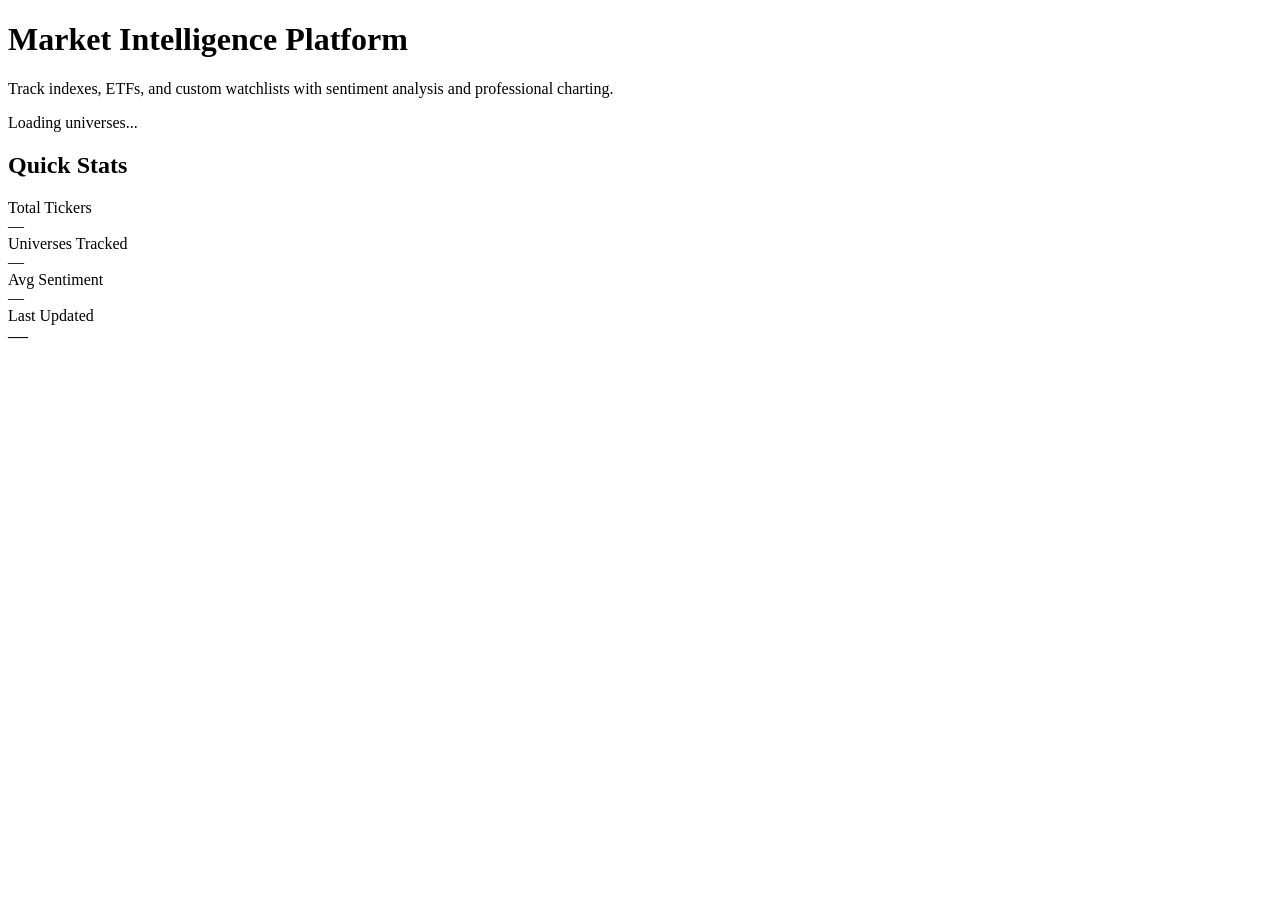
==== site/index.html @ 8b5845a9 "Add files via upload" ====
<!DOCTYPE html>
<html lang="en">
<head>
  <meta charset="UTF-8">
  <meta name="viewport" content="width=device-width, initial-scale=1.0">
  <title>Markets Analysis</title>
  <link rel="stylesheet" href="site/styles.css">
  <link rel="preconnect" href="https://fonts.googleapis.com">
  <link href="https://fonts.googleapis.com/css2?family=Inter:wght@400;500;600;700&family=JetBrains+Mono:wght@400;500&display=swap" rel="stylesheet">
</head>
<body>
  <div id="nav"></div>

  <main class="container">
    <div class="section-header" style="margin-top: var(--space-xl);">
      <h1 class="section-title">Market Intelligence Platform</h1>
      <p class="section-subtitle">Track indexes, ETFs, and custom watchlists with sentiment analysis and professional charting.</p>
    </div>

    <div id="universe-cards" class="grid grid-3">
      <div class="loading">Loading universes...</div>
    </div>

    <div class="section-header">
      <h2 class="section-title">Quick Stats</h2>
    </div>

    <div id="stats-grid" class="grid grid-4">
      <div class="card">
        <div class="card-subtitle">Total Tickers</div>
        <div class="card-metric" id="stat-tickers">—</div>
      </div>
      <div class="card">
        <div class="card-subtitle">Universes Tracked</div>
        <div class="card-metric" id="stat-universes">—</div>
      </div>
      <div class="card">
        <div class="card-subtitle">Avg Sentiment</div>
        <div class="card-metric" id="stat-sentiment">—</div>
      </div>
      <div class="card">
        <div class="card-subtitle">Last Updated</div>
        <div class="card-metric" id="stat-updated" style="font-size:1.25rem">—</div>
      </div>
    </div>
  </main>

  <script src="site/app.js"></script>
  <script>
    const { UI, DataStore, formatNumber } = window.MIP;

    UI.renderNav("home");
    UI.renderUniverseCards("universe-cards");

    // Populate quick stats
    (async () => {
      const universes = await DataStore.getUniverses();
      if (universes) {
        document.getElementById("stat-universes").textContent = universes.length;
        const totalTickers = universes.reduce((sum, u) => sum + (u.ticker_count || 0), 0);
        document.getElementById("stat-tickers").textContent = totalTickers;
      }

      const sentiment = await DataStore.getSentiment();
      if (sentiment && sentiment.latest && sentiment.latest.length > 0) {
        const avg = sentiment.latest.reduce((s, r) => s + r.Score, 0) / sentiment.latest.length;
        const el = document.getElementById("stat-sentiment");
        el.textContent = avg.toFixed(2);
        el.style.color = window.MIP.sentimentColor(avg);
      }

      const prices = await DataStore.getPrices();
      if (prices && prices.dates && prices.dates.length > 0) {
        document.getElementById("stat-updated").textContent = prices.dates[prices.dates.length - 1];
      }
    })();
  </script>
</body>
</html>
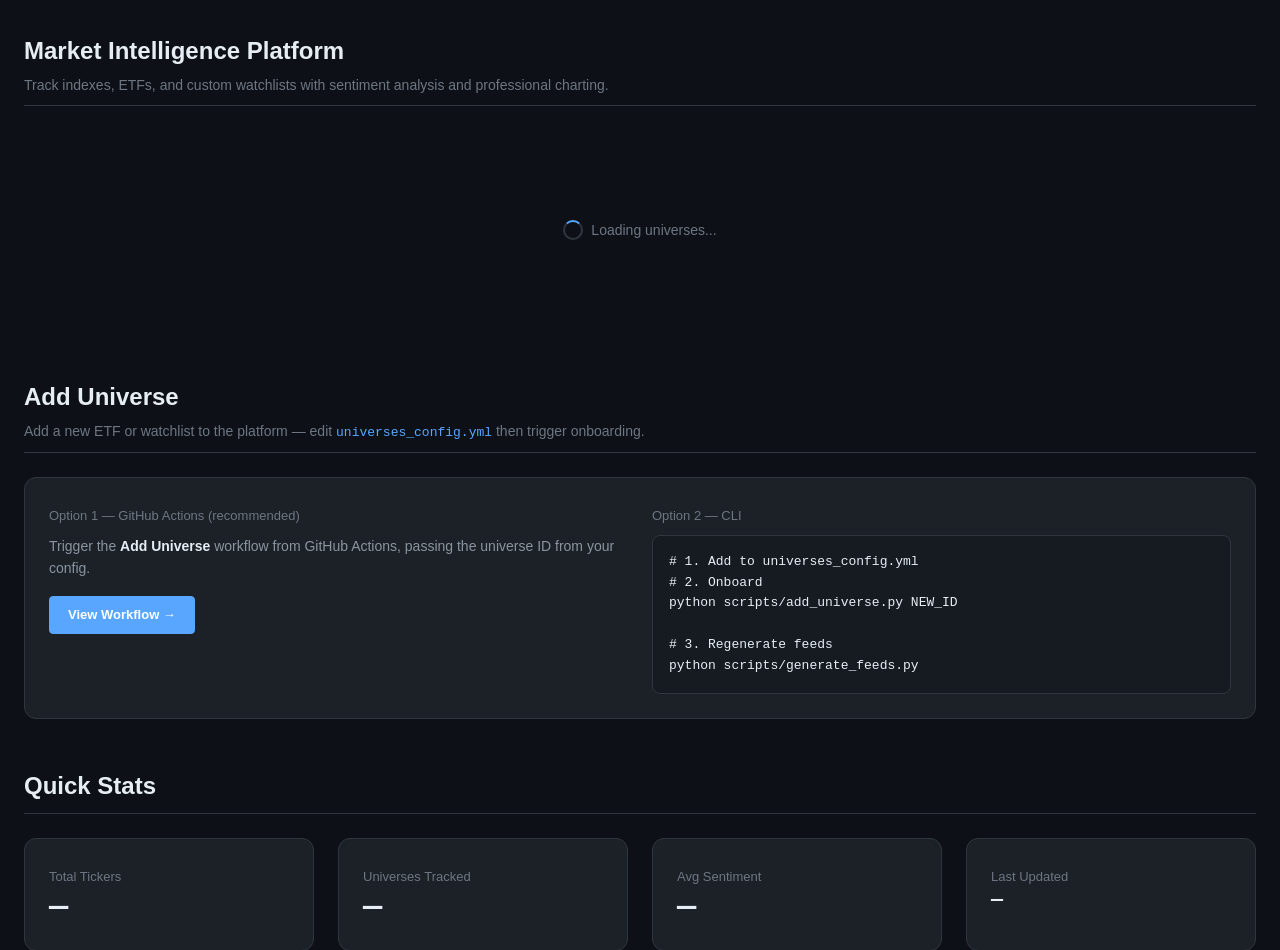
==== commit 8575395d: "Add files via upload" ====
--- a/site/index.html
+++ b/site/index.html
@@ -4,7 +4,7 @@
   <meta charset="UTF-8">
   <meta name="viewport" content="width=device-width, initial-scale=1.0">
   <title>Markets Analysis</title>
-  <link rel="stylesheet" href="site/styles.css">
+  <link rel="stylesheet" href="styles.css">
   <link rel="preconnect" href="https://fonts.googleapis.com">
   <link href="https://fonts.googleapis.com/css2?family=Inter:wght@400;500;600;700&family=JetBrains+Mono:wght@400;500&display=swap" rel="stylesheet">
 </head>
@@ -19,6 +19,34 @@
 
     <div id="universe-cards" class="grid grid-3">
       <div class="loading">Loading universes...</div>
+    </div>
+
+    <!-- Add Universe Panel -->
+    <div class="section-header">
+      <h2 class="section-title">Add Universe</h2>
+      <p class="section-subtitle">Add a new ETF or watchlist to the platform — edit <code style="font-family:var(--font-mono);font-size:0.8125rem;color:var(--accent-blue)">universes_config.yml</code> then trigger onboarding.</p>
+    </div>
+    <div class="card" style="margin-bottom: var(--space-2xl);">
+      <div style="display:flex; gap:var(--space-lg); flex-wrap:wrap; align-items:flex-start;">
+        <div style="flex:1; min-width:260px;">
+          <div class="card-subtitle" style="margin-bottom:var(--space-sm);">Option 1 — GitHub Actions (recommended)</div>
+          <p style="font-size:0.875rem; color:var(--text-secondary); margin-bottom:var(--space-md);">
+            Trigger the <strong style="color:var(--text-primary)">Add Universe</strong> workflow from GitHub Actions, passing the universe ID from your config.
+          </p>
+          <a href="../../.github/workflows/add_universe.yml" class="chart-btn active" style="display:inline-block;padding:8px 18px;font-size:0.8125rem;">
+            View Workflow →
+          </a>
+        </div>
+        <div style="flex:1; min-width:260px;">
+          <div class="card-subtitle" style="margin-bottom:var(--space-sm);">Option 2 — CLI</div>
+          <pre style="background:var(--bg-secondary);border:1px solid var(--border);border-radius:var(--radius-md);padding:var(--space-md);font-size:0.8125rem;font-family:var(--font-mono);color:var(--text-primary);overflow-x:auto;"># 1. Add to universes_config.yml
+# 2. Onboard
+python scripts/add_universe.py NEW_ID
+
+# 3. Regenerate feeds
+python scripts/generate_feeds.py</pre>
+        </div>
+      </div>
     </div>
 
     <div class="section-header">
@@ -45,7 +73,7 @@
     </div>
   </main>
 
-  <script src="site/app.js"></script>
+  <script src="app.js"></script>
   <script>
     const { UI, DataStore, formatNumber } = window.MIP;
 
--- a/site/styles.css
+++ b/site/styles.css
@@ -0,0 +1,151 @@
+/* ══════════════════════════════════════════════════════════════
+   Market Intelligence Platform — Design System
+   ══════════════════════════════════════════════════════════════ */
+
+:root {
+  --bg-primary:     #0d1117;
+  --bg-secondary:   #161b22;
+  --bg-card:        #1c2128;
+  --bg-hover:       #252c35;
+  --border:         #30363d;
+  --border-light:   #21262d;
+  --text-primary:   #e6edf3;
+  --text-secondary: #8b949e;
+  --text-muted:     #6e7681;
+  --accent-blue:    #58a6ff;
+  --accent-green:   #3fb950;
+  --accent-red:     #f85149;
+  --accent-orange:  #d29922;
+  --accent-purple:  #bc8cff;
+  --font-sans:  'Inter', -apple-system, BlinkMacSystemFont, 'Segoe UI', sans-serif;
+  --font-mono:  'JetBrains Mono', 'Fira Code', 'Consolas', monospace;
+  --space-xs: 0.25rem; --space-sm: 0.5rem; --space-md: 1rem;
+  --space-lg: 1.5rem;  --space-xl: 2rem;   --space-2xl: 3rem;
+  --radius-sm: 4px; --radius-md: 8px; --radius-lg: 12px;
+  --transition: 150ms ease;
+}
+
+*, *::before, *::after { box-sizing: border-box; margin: 0; padding: 0; }
+
+body {
+  font-family: var(--font-sans);
+  background: var(--bg-primary);
+  color: var(--text-primary);
+  line-height: 1.6;
+  -webkit-font-smoothing: antialiased;
+}
+
+a { color: var(--accent-blue); text-decoration: none; transition: color var(--transition); }
+a:hover { color: #79c0ff; }
+
+.container { max-width: 1280px; margin: 0 auto; padding: 0 var(--space-lg); }
+.grid { display: grid; gap: var(--space-lg); }
+.grid-2 { grid-template-columns: repeat(auto-fit, minmax(320px, 1fr)); }
+.grid-3 { grid-template-columns: repeat(auto-fit, minmax(280px, 1fr)); }
+.grid-4 { grid-template-columns: repeat(auto-fit, minmax(240px, 1fr)); }
+
+.nav {
+  background: var(--bg-secondary);
+  border-bottom: 1px solid var(--border);
+  padding: var(--space-md) 0;
+  position: sticky; top: 0; z-index: 100;
+  backdrop-filter: blur(12px);
+}
+.nav-inner {
+  display: flex; align-items: center; justify-content: space-between;
+  max-width: 1280px; margin: 0 auto; padding: 0 var(--space-lg);
+}
+.nav-brand {
+  font-size: 1.125rem; font-weight: 700; color: var(--text-primary);
+  display: flex; align-items: center; gap: var(--space-sm);
+}
+.nav-brand svg { width: 24px; height: 24px; }
+.nav-links { display: flex; gap: var(--space-lg); list-style: none; }
+.nav-links a {
+  color: var(--text-secondary); font-size: 0.875rem; font-weight: 500;
+  padding: var(--space-xs) 0; border-bottom: 2px solid transparent;
+  transition: all var(--transition);
+}
+.nav-links a:hover, .nav-links a.active {
+  color: var(--text-primary); border-bottom-color: var(--accent-blue);
+}
+
+.card {
+  background: var(--bg-card); border: 1px solid var(--border);
+  border-radius: var(--radius-lg); padding: var(--space-lg);
+  transition: all var(--transition);
+}
+.card:hover { border-color: var(--accent-blue); background: var(--bg-hover); transform: translateY(-1px); }
+.card-header { display: flex; justify-content: space-between; align-items: flex-start; margin-bottom: var(--space-md); }
+.card-title { font-size: 1.125rem; font-weight: 700; }
+.card-subtitle { font-size: 0.8125rem; color: var(--text-muted); margin-top: var(--space-xs); }
+.card-body { font-size: 0.875rem; color: var(--text-secondary); }
+.card-metric { font-size: 2rem; font-weight: 700; font-family: var(--font-mono); line-height: 1.2; }
+
+.badge {
+  display: inline-flex; align-items: center; gap: 4px;
+  padding: 2px 8px; border-radius: 999px;
+  font-size: 0.75rem; font-weight: 600; text-transform: uppercase; letter-spacing: 0.02em;
+}
+.badge-green  { background: rgba(63,185,80,0.15); color: var(--accent-green); }
+.badge-red    { background: rgba(248,81,73,0.15); color: var(--accent-red); }
+.badge-blue   { background: rgba(88,166,255,0.15); color: var(--accent-blue); }
+.badge-orange { background: rgba(210,153,34,0.15); color: var(--accent-orange); }
+.badge-muted  { background: rgba(110,118,129,0.15); color: var(--text-muted); }
+
+.table-wrap { overflow-x: auto; border: 1px solid var(--border); border-radius: var(--radius-md); }
+table { width: 100%; border-collapse: collapse; font-size: 0.875rem; }
+thead th {
+  background: var(--bg-secondary); color: var(--text-secondary); font-weight: 600;
+  text-align: left; padding: var(--space-sm) var(--space-md);
+  border-bottom: 1px solid var(--border); white-space: nowrap;
+  font-size: 0.75rem; text-transform: uppercase; letter-spacing: 0.04em;
+}
+tbody td { padding: var(--space-sm) var(--space-md); border-bottom: 1px solid var(--border-light); }
+tbody tr:hover { background: var(--bg-hover); }
+tbody tr:last-child td { border-bottom: none; }
+.text-right { text-align: right; }
+.text-center { text-align: center; }
+.text-mono { font-family: var(--font-mono); font-size: 0.8125rem; }
+.text-green { color: var(--accent-green); }
+.text-red { color: var(--accent-red); }
+.text-muted { color: var(--text-muted); }
+
+.chart-container {
+  background: var(--bg-card); border: 1px solid var(--border);
+  border-radius: var(--radius-lg); padding: var(--space-lg); min-height: 400px;
+}
+.chart-header { display: flex; justify-content: space-between; align-items: center; margin-bottom: var(--space-md); }
+.chart-title { font-size: 1rem; font-weight: 600; }
+.chart-controls { display: flex; gap: var(--space-xs); }
+.chart-btn {
+  background: var(--bg-secondary); border: 1px solid var(--border);
+  color: var(--text-secondary); padding: 4px 12px; border-radius: var(--radius-sm);
+  font-size: 0.75rem; font-weight: 600; cursor: pointer; transition: all var(--transition);
+}
+.chart-btn:hover { border-color: var(--accent-blue); color: var(--text-primary); }
+.chart-btn.active { background: var(--accent-blue); color: #fff; border-color: var(--accent-blue); }
+
+.section-header { margin: var(--space-2xl) 0 var(--space-lg); padding-bottom: var(--space-sm); border-bottom: 1px solid var(--border); }
+.section-title { font-size: 1.5rem; font-weight: 700; }
+.section-subtitle { font-size: 0.875rem; color: var(--text-muted); margin-top: var(--space-xs); }
+
+.loading {
+  display: flex; align-items: center; justify-content: center;
+  min-height: 200px; color: var(--text-muted); font-size: 0.875rem;
+}
+.loading::before {
+  content: ''; width: 20px; height: 20px;
+  border: 2px solid var(--border); border-top-color: var(--accent-blue);
+  border-radius: 50%; margin-right: var(--space-sm);
+  animation: spin 0.8s linear infinite;
+}
+@keyframes spin { to { transform: rotate(360deg); } }
+.empty-state { text-align: center; padding: var(--space-2xl); color: var(--text-muted); }
+
+@media (max-width: 768px) {
+  .container { padding: 0 var(--space-md); }
+  .nav-links { gap: var(--space-md); }
+  .grid-2, .grid-3, .grid-4 { grid-template-columns: 1fr; }
+  .card-metric { font-size: 1.5rem; }
+}
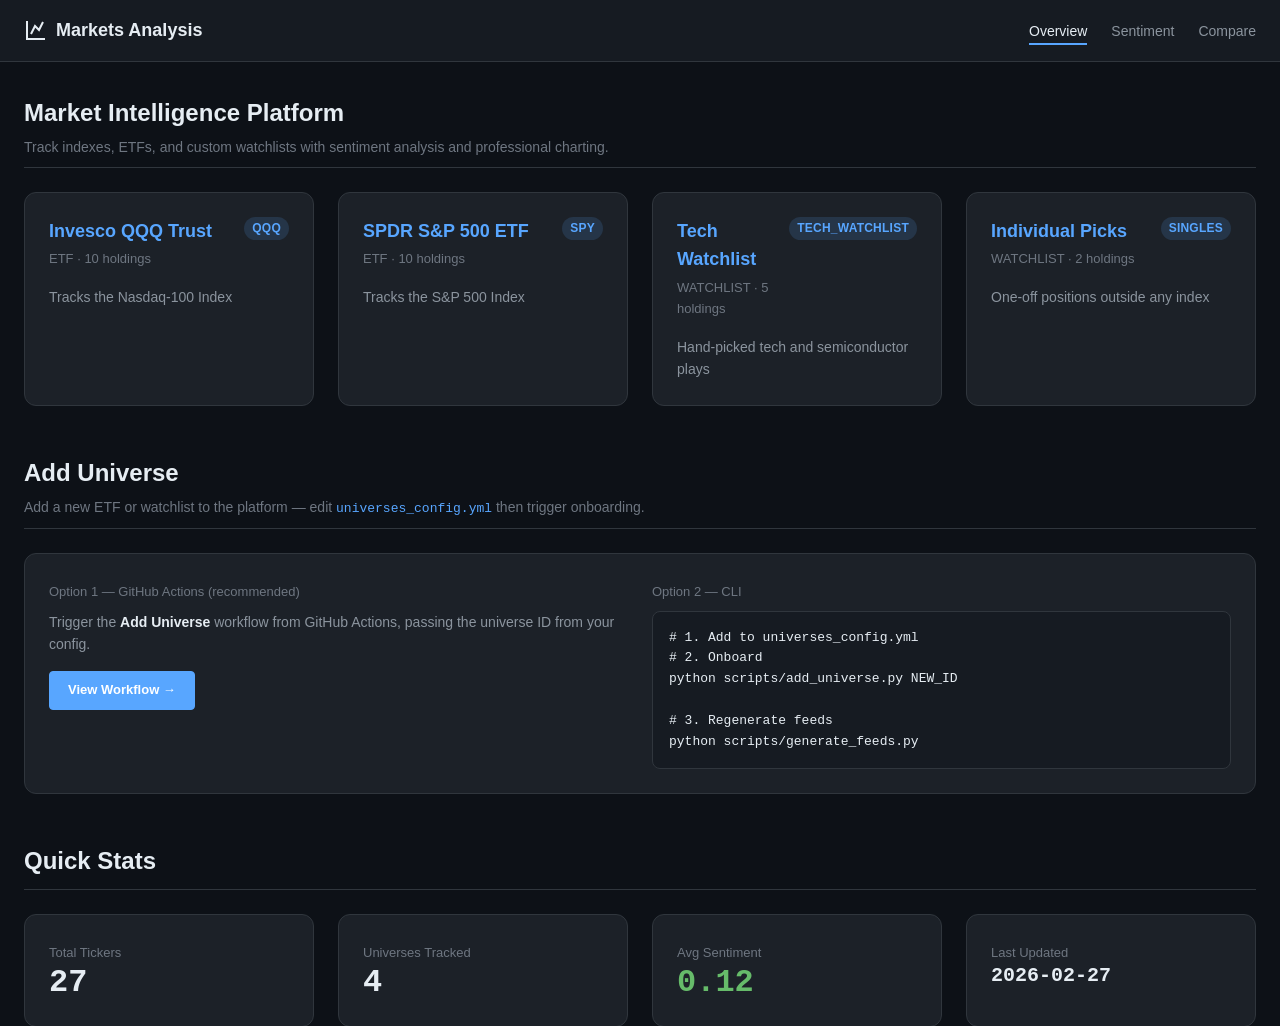
==== commit 427f57fc: "Add files via upload" ====
--- a/site/index.html
+++ b/site/index.html
@@ -75,29 +75,31 @@
 
   <script src="app.js"></script>
   <script>
-    const { UI, DataStore, formatNumber } = window.MIP;
+    // FIX: Use window.MIP directly — const destructuring like `const { UI } = window.MIP`
+    // conflicts with `const UI` already declared in app.js global scope and throws
+    // "Identifier 'UI' has already been declared", crashing all rendering.
+    const MIP = window.MIP;
 
-    UI.renderNav("home");
-    UI.renderUniverseCards("universe-cards");
+    MIP.UI.renderNav("home");
+    MIP.UI.renderUniverseCards("universe-cards");
 
-    // Populate quick stats
     (async () => {
-      const universes = await DataStore.getUniverses();
+      const universes = await MIP.DataStore.getUniverses();
       if (universes) {
         document.getElementById("stat-universes").textContent = universes.length;
         const totalTickers = universes.reduce((sum, u) => sum + (u.ticker_count || 0), 0);
         document.getElementById("stat-tickers").textContent = totalTickers;
       }
 
-      const sentiment = await DataStore.getSentiment();
+      const sentiment = await MIP.DataStore.getSentiment();
       if (sentiment && sentiment.latest && sentiment.latest.length > 0) {
         const avg = sentiment.latest.reduce((s, r) => s + r.Score, 0) / sentiment.latest.length;
         const el = document.getElementById("stat-sentiment");
         el.textContent = avg.toFixed(2);
-        el.style.color = window.MIP.sentimentColor(avg);
+        el.style.color = MIP.sentimentColor(avg);
       }
 
-      const prices = await DataStore.getPrices();
+      const prices = await MIP.DataStore.getPrices();
       if (prices && prices.dates && prices.dates.length > 0) {
         document.getElementById("stat-updated").textContent = prices.dates[prices.dates.length - 1];
       }
